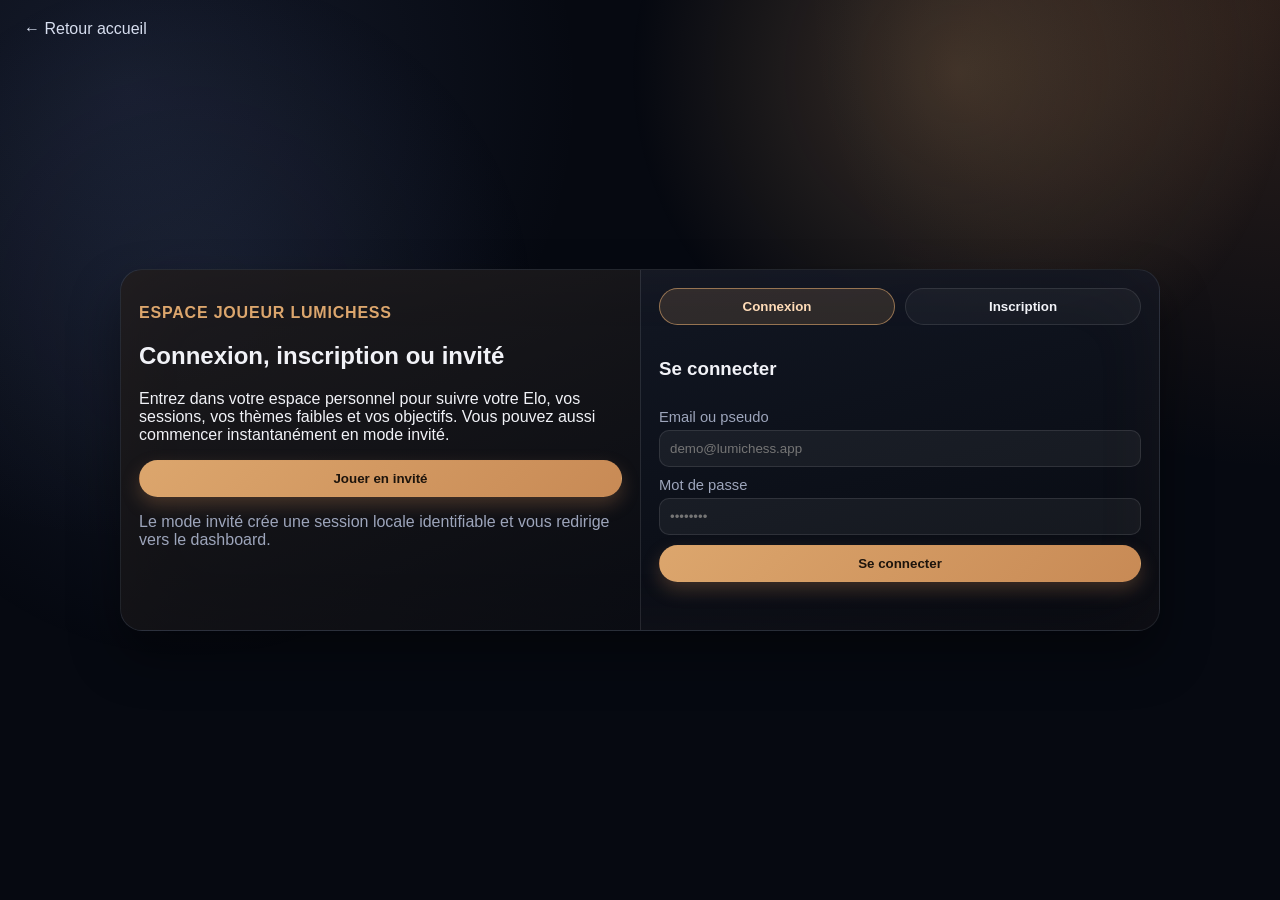
==== auth.html @ 2ca52554 "Restructure chapter 1 into dedicated auth and profile pages" ====
<!doctype html>
<html lang="fr">
  <head>
    <meta charset="UTF-8" />
    <meta name="viewport" content="width=device-width, initial-scale=1.0" />
    <title>LumiChess · Authentification</title>
    <link rel="stylesheet" href="styles/app.css" />
  </head>
  <body>
    <div class="page-bg"></div>
    <main class="auth-page-wrap">
      <a class="back-link" href="index.html">← Retour accueil</a>

      <section class="auth-page card-glass">
        <article class="auth-intro panel">
          <p class="eyebrow">Espace joueur LumiChess</p>
          <h2>Connexion, inscription ou invité</h2>
          <p>
            Entrez dans votre espace personnel pour suivre votre Elo, vos sessions, vos thèmes faibles et vos objectifs.
            Vous pouvez aussi commencer instantanément en mode invité.
          </p>
          <button id="guestBtn" class="primary-btn full">Jouer en invité</button>
          <p class="muted">Le mode invité crée une session locale identifiable et vous redirige vers le dashboard.</p>
          <p class="form-feedback" data-form-feedback="guest"></p>
        </article>

        <article class="panel auth-panel">
          <div class="auth-tabs" role="tablist">
            <button id="showLoginBtn" class="tab active" type="button">Connexion</button>
            <button id="showRegisterBtn" class="tab" type="button">Inscription</button>
          </div>

          <form id="loginForm" novalidate>
            <h3>Se connecter</h3>
            <label>
              Email ou pseudo
              <input name="identifier" type="text" required minlength="3" placeholder="demo@lumichess.app" />
            </label>
            <label>
              Mot de passe
              <input name="password" type="password" required minlength="8" placeholder="••••••••" />
            </label>
            <button type="submit" class="primary-btn full">Se connecter</button>
            <p class="form-feedback" data-form-feedback="login"></p>
          </form>

          <form id="registerForm" class="hidden" novalidate>
            <h3>Créer un compte</h3>
            <label>
              Pseudo
              <input name="username" type="text" required minlength="3" maxlength="20" placeholder="LumiRook" />
            </label>
            <label>
              Email
              <input name="email" type="email" required placeholder="email@exemple.com" />
            </label>
            <label>
              Mot de passe
              <input name="password" type="password" required minlength="8" />
            </label>
            <label>
              Confirmer mot de passe
              <input name="confirmPassword" type="password" required minlength="8" />
            </label>
            <button type="submit" class="primary-btn full">Créer le compte</button>
            <p class="form-feedback" data-form-feedback="register"></p>
          </form>
        </article>
      </section>
    </main>

    <script type="module" src="scripts/auth-page.js"></script>
  </body>
</html>
---- styles/app.css ----
:root {
  --bg: #060911;
  --panel: linear-gradient(165deg, rgba(22, 28, 42, 0.94), rgba(7, 10, 17, 0.98));
  --panel-2: linear-gradient(155deg, rgba(35, 28, 23, 0.6), rgba(9, 11, 17, 0.75));
  --text: #f1f2f7;
  --muted: #9da5bb;
  --accent: #dca66d;
  --accent-strong: #f2bd86;
  --line: rgba(255, 255, 255, 0.1);
  --success: #4dd3a4;
  --danger: #ff7676;
}

* { box-sizing: border-box; }

body {
  margin: 0;
  font-family: Inter, Segoe UI, sans-serif;
  background:
    radial-gradient(circle at top right, rgba(197, 123, 68, 0.2), transparent 30%),
    radial-gradient(circle at 10% 10%, rgba(102, 123, 182, 0.16), transparent 32%),
    var(--bg);
  color: var(--text);
}

.page-bg {
  position: fixed;
  inset: 0;
  pointer-events: none;
  background:
    radial-gradient(circle at 75% 8%, rgba(220, 166, 109, 0.24), transparent 26%),
    radial-gradient(circle at 15% 35%, rgba(110, 130, 190, 0.12), transparent 28%);
}

.app-shell {
  display: grid;
  grid-template-columns: 260px 1fr;
  gap: 18px;
  min-height: 100vh;
  padding: 18px;
}

.card-glass {
  background: var(--panel);
  border: 1px solid var(--line);
  border-radius: 22px;
  box-shadow: 0 25px 50px rgba(0, 0, 0, 0.42), inset 0 0 80px rgba(209, 145, 90, 0.05);
}

.sidebar { padding: 18px; display: flex; flex-direction: column; }
.brand { display: flex; gap: 12px; align-items: center; margin-bottom: 22px; }
.brand-logo {
  width: 42px;
  height: 42px;
  border-radius: 12px;
  display: grid;
  place-items: center;
  background: rgba(255, 255, 255, 0.08);
  border: 1px solid rgba(255, 255, 255, 0.1);
}
.brand h1 { margin: 0; font-size: 1.6rem; }
.brand p { margin: 2px 0 0; color: var(--accent); font-size: 0.9rem; }
.side-nav { display: grid; gap: 10px; }
.nav-item {
  color: var(--muted);
  text-decoration: none;
  padding: 11px 12px;
  border-radius: 12px;
  border: 1px solid transparent;
}
.nav-item:hover,
.nav-item.active { color: var(--text); border-color: var(--line); background: rgba(255, 255, 255, 0.04); }
.sidebar-footer { margin-top: auto; color: var(--muted); font-size: 0.85rem; }

.main-area { padding: 20px; }
.topbar { display: flex; justify-content: space-between; gap: 12px; margin-bottom: 20px; }
.topbar-actions { display: flex; gap: 10px; align-items: center; }
.search {
  width: min(540px, 100%);
  background: rgba(255, 255, 255, 0.06);
  border: 1px solid var(--line);
  color: var(--text);
  border-radius: 999px;
  padding: 11px 15px;
}

.account-chip {
  border-radius: 999px;
  border: 1px solid rgba(220, 166, 109, 0.4);
  padding: 6px 12px;
  font-size: 0.82rem;
  background: rgba(220, 166, 109, 0.12);
  color: #ffe3c5;
}

.hero { display: grid; grid-template-columns: 1.2fr 0.8fr; gap: 20px; margin-bottom: 24px; }
.hero h2 { font-size: clamp(2rem, 4vw, 3.3rem); margin: 5px 0 10px; line-height: 1.04; }
.hero h2 span { color: var(--accent); }
.hero p { color: var(--muted); max-width: 68ch; }
.hero-actions { display: flex; gap: 12px; margin-top: 16px; flex-wrap: wrap; }
.quick-cards { display: grid; grid-template-columns: repeat(3, minmax(0, 1fr)); gap: 10px; margin-top: 16px; }
.cta-module { display: flex; justify-content: space-between; gap: 18px; align-items: center; }

.primary-btn,
.ghost-btn,
.tab {
  border-radius: 999px;
  padding: 10px 16px;
  font-weight: 700;
  cursor: pointer;
  border: 1px solid transparent;
  transition: 0.2s ease;
  text-decoration: none;
  display: inline-flex;
  align-items: center;
  justify-content: center;
}
.primary-btn:hover,
.ghost-btn:hover,
.tab:hover { transform: translateY(-1px); }
.primary-btn {
  background: linear-gradient(135deg, var(--accent), #c88a55);
  color: #1d140c;
  box-shadow: 0 8px 18px rgba(200, 138, 85, 0.28);
}
.ghost-btn,
.tab {
  background: rgba(255, 255, 255, 0.04);
  color: var(--text);
  border-color: var(--line);
}
.tab.active {
  color: #ffdcb8;
  border-color: rgba(220, 166, 109, 0.6);
  background: rgba(220, 166, 109, 0.15);
}
.full { width: 100%; }

.hero-board { padding: 20px; }
.board-grid {
  border-radius: 12px;
  overflow: hidden;
  aspect-ratio: 1;
  background: conic-gradient(from 45deg, #6f523c 0 25%, #c9ae8e 0 50%, #6f523c 0 75%, #c9ae8e 0);
  background-size: 25% 25%;
}

.panel { padding: 18px; }
.eyebrow { color: var(--accent); font-weight: 700; text-transform: uppercase; letter-spacing: 0.05em; }

.auth-page-wrap {
  position: relative;
  min-height: 100vh;
  display: grid;
  place-items: center;
  padding: 32px;
}
.back-link {
  position: absolute;
  top: 20px;
  left: 24px;
  color: #d7deef;
  text-decoration: none;
}
.auth-page {
  width: min(1040px, 100%);
  display: grid;
  grid-template-columns: 1fr 1fr;
  overflow: hidden;
}
.auth-intro { background: var(--panel-2); }
.auth-panel { border-left: 1px solid var(--line); }
.auth-tabs { display: grid; grid-template-columns: 1fr 1fr; gap: 10px; margin-bottom: 14px; }

form { display: grid; gap: 10px; }
label { display: grid; gap: 5px; font-size: 0.92rem; color: var(--muted); }
input,
select {
  width: 100%;
  background: rgba(255, 255, 255, 0.05);
  border: 1px solid var(--line);
  color: var(--text);
  border-radius: 10px;
  padding: 10px;
}

.dashboard-layout { display: grid; gap: 14px; }
.profile-card { display: grid; grid-template-columns: auto 1fr; gap: 14px; align-items: center; padding: 18px; }
.profile-title-line { display: flex; gap: 8px; align-items: center; }
.profile-goal { margin: 8px 0 0; color: #f6dfc6; font-weight: 600; }
.avatar {
  width: 78px;
  height: 78px;
  border-radius: 50%;
  background: radial-gradient(circle at 30% 30%, var(--accent-strong), #8c5227);
  display: grid;
  place-items: center;
  font-size: 1.5rem;
  font-weight: 800;
  color: #23160d;
  border: 2px solid rgba(255, 255, 255, 0.2);
}

.stats-grid { display: grid; gap: 12px; grid-template-columns: repeat(5, minmax(0, 1fr)); }
.stat-card { padding: 14px; border-radius: 14px; border: 1px solid var(--line); background: rgba(255, 255, 255, 0.03); }
.stat-card p { margin: 0; color: var(--muted); font-size: 0.88rem; }
.stat-card h5 { margin: 4px 0 0; font-size: 1.3rem; }
.stat-card-wide { grid-column: 1 / -1; }

.weak-list { display: grid; gap: 10px; margin-top: 8px; }
.weak-theme { display: grid; grid-template-columns: 1fr auto; gap: 4px 10px; align-items: center; }
.weak-meter { grid-column: 1 / -1; height: 8px; border-radius: 999px; background: rgba(255, 255, 255, 0.08); overflow: hidden; }
.weak-meter span { display: block; height: 100%; background: linear-gradient(90deg, #96572e, var(--accent)); }
.tag-wrap { display: flex; flex-wrap: wrap; gap: 8px; margin-top: 8px; }
.tag {
  border-radius: 999px;
  padding: 5px 10px;
  background: rgba(219, 165, 111, 0.18);
  border: 1px solid rgba(219, 165, 111, 0.4);
  color: #f7d8bb;
  font-size: 0.8rem;
}

.progress-grid { display: grid; gap: 12px; grid-template-columns: repeat(3, minmax(0, 1fr)); }
.chart-head { display: flex; justify-content: space-between; align-items: center; margin-bottom: 8px; }
.trend { color: #a7e6cb; font-size: 0.84rem; }
svg { width: 100%; height: auto; }

.session-list { list-style: none; margin: 0; padding: 0; color: #d2d8e9; display: grid; gap: 8px; }
.session-list li { display: grid; gap: 2px; padding: 8px; border-radius: 10px; background: rgba(255, 255, 255, 0.03); }
.session-list span { color: var(--muted); font-size: 0.82rem; }
.session-list em { color: #f4d0aa; font-style: normal; font-size: 0.85rem; }

.panel-head { display: flex; justify-content: space-between; align-items: center; margin-bottom: 10px; }
.goal-form {
  grid-template-columns: 2fr 1fr 1fr 1fr 1fr auto auto;
  align-items: center;
  margin-bottom: 8px;
}
.goal-form .form-feedback { grid-column: 1 / -1; }
.goal-list { display: grid; gap: 10px; }
.goal-item { border: 1px solid var(--line); border-radius: 12px; padding: 12px; background: rgba(255, 255, 255, 0.02); }
.goal-item-head { display: flex; justify-content: space-between; gap: 10px; align-items: baseline; }
.progress-bar { height: 10px; border-radius: 999px; background: rgba(255, 255, 255, 0.09); margin: 10px 0; overflow: hidden; }
.progress-bar span { display: block; height: 100%; background: linear-gradient(90deg, #bc7f4f, var(--accent)); }
.goal-meta { color: var(--muted); font-size: 0.86rem; display: flex; gap: 12px; flex-wrap: wrap; }
.goal-actions { display: flex; gap: 8px; margin-top: 8px; }

.form-feedback { min-height: 20px; margin: 0; font-size: 0.88rem; color: var(--muted); }
.form-feedback.error { color: var(--danger); }
.form-feedback.success { color: var(--success); }

.empty-state { color: #b8c0d8; padding: 14px; border: 1px dashed rgba(255, 255, 255, 0.2); border-radius: 12px; }
.hidden { display: none !important; }
.muted { color: var(--muted); }

@media (max-width: 1200px) {
  .auth-page,
  .app-shell,
  .hero,
  .progress-grid,
  .stats-grid,
  .quick-cards {
    grid-template-columns: 1fr;
  }

  .auth-panel { border-left: none; border-top: 1px solid var(--line); }
}

@media (max-width: 1080px) {
  .goal-form { grid-template-columns: 1fr 1fr; }
  .cta-module { flex-direction: column; align-items: flex-start; }
}
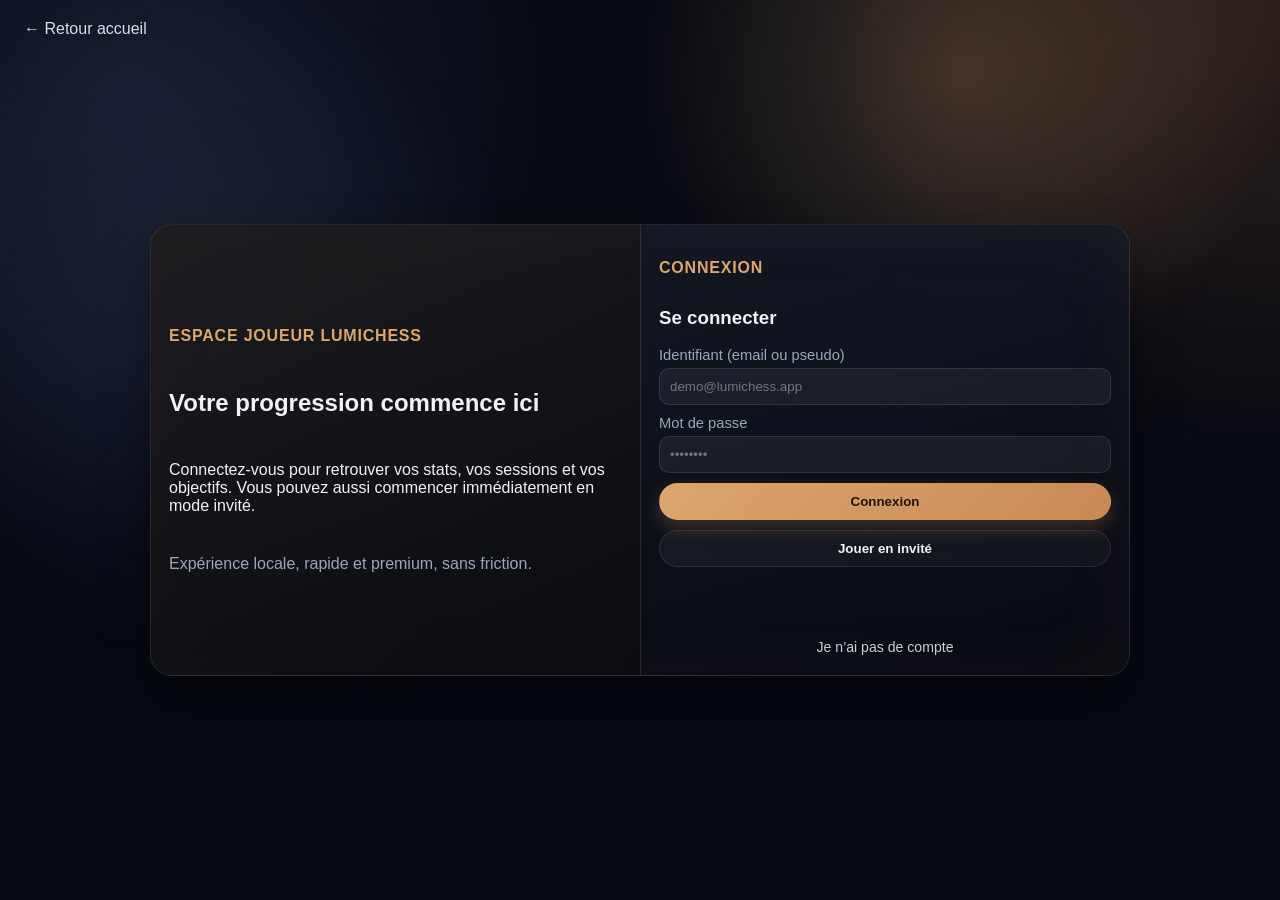
==== commit ea194802: "Simplify auth UX and redirect successful auth flows to home" ====
--- a/auth.html
+++ b/auth.html
@@ -14,37 +14,35 @@
       <section class="auth-page card-glass">
         <article class="auth-intro panel">
           <p class="eyebrow">Espace joueur LumiChess</p>
-          <h2>Connexion, inscription ou invité</h2>
+          <h2>Votre progression commence ici</h2>
           <p>
-            Entrez dans votre espace personnel pour suivre votre Elo, vos sessions, vos thèmes faibles et vos objectifs.
-            Vous pouvez aussi commencer instantanément en mode invité.
+            Connectez-vous pour retrouver vos stats, vos sessions et vos objectifs.
+            Vous pouvez aussi commencer immédiatement en mode invité.
           </p>
-          <button id="guestBtn" class="primary-btn full">Jouer en invité</button>
-          <p class="muted">Le mode invité crée une session locale identifiable et vous redirige vers le dashboard.</p>
-          <p class="form-feedback" data-form-feedback="guest"></p>
+          <p class="muted">Expérience locale, rapide et premium, sans friction.</p>
         </article>
 
         <article class="panel auth-panel">
-          <div class="auth-tabs" role="tablist">
-            <button id="showLoginBtn" class="tab active" type="button">Connexion</button>
-            <button id="showRegisterBtn" class="tab" type="button">Inscription</button>
-          </div>
-
           <form id="loginForm" novalidate>
+            <p class="eyebrow">Connexion</p>
             <h3>Se connecter</h3>
             <label>
-              Email ou pseudo
+              Identifiant (email ou pseudo)
               <input name="identifier" type="text" required minlength="3" placeholder="demo@lumichess.app" />
             </label>
             <label>
               Mot de passe
               <input name="password" type="password" required minlength="8" placeholder="••••••••" />
             </label>
-            <button type="submit" class="primary-btn full">Se connecter</button>
+            <button type="submit" class="primary-btn full">Connexion</button>
+            <button id="guestBtn" type="button" class="ghost-btn full">Jouer en invité</button>
             <p class="form-feedback" data-form-feedback="login"></p>
+            <p class="form-feedback" data-form-feedback="guest"></p>
+            <button id="toRegisterBtn" class="auth-switch" type="button">Je n’ai pas de compte</button>
           </form>
 
           <form id="registerForm" class="hidden" novalidate>
+            <p class="eyebrow">Inscription</p>
             <h3>Créer un compte</h3>
             <label>
               Pseudo
@@ -64,6 +62,7 @@
             </label>
             <button type="submit" class="primary-btn full">Créer le compte</button>
             <p class="form-feedback" data-form-feedback="register"></p>
+            <button id="toLoginBtn" class="auth-switch" type="button">J’ai déjà un compte</button>
           </form>
         </article>
       </section>
--- a/styles/app.css
+++ b/styles/app.css
@@ -102,8 +102,7 @@
 .cta-module { display: flex; justify-content: space-between; gap: 18px; align-items: center; }
 
 .primary-btn,
-.ghost-btn,
-.tab {
+.ghost-btn {
   border-radius: 999px;
   padding: 10px 16px;
   font-weight: 700;
@@ -116,23 +115,16 @@
   justify-content: center;
 }
 .primary-btn:hover,
-.ghost-btn:hover,
-.tab:hover { transform: translateY(-1px); }
+.ghost-btn:hover { transform: translateY(-1px); }
 .primary-btn {
   background: linear-gradient(135deg, var(--accent), #c88a55);
   color: #1d140c;
   box-shadow: 0 8px 18px rgba(200, 138, 85, 0.28);
 }
-.ghost-btn,
-.tab {
+.ghost-btn {
   background: rgba(255, 255, 255, 0.04);
   color: var(--text);
   border-color: var(--line);
-}
-.tab.active {
-  color: #ffdcb8;
-  border-color: rgba(220, 166, 109, 0.6);
-  background: rgba(220, 166, 109, 0.15);
 }
 .full { width: 100%; }
 
@@ -163,14 +155,25 @@
   text-decoration: none;
 }
 .auth-page {
-  width: min(1040px, 100%);
+  width: min(980px, 100%);
   display: grid;
   grid-template-columns: 1fr 1fr;
   overflow: hidden;
 }
-.auth-intro { background: var(--panel-2); }
-.auth-panel { border-left: 1px solid var(--line); }
-.auth-tabs { display: grid; grid-template-columns: 1fr 1fr; gap: 10px; margin-bottom: 14px; }
+.auth-intro { background: var(--panel-2); display: grid; align-content: center; gap: 8px; }
+.auth-panel { border-left: 1px solid var(--line); display: grid; align-content: center; }
+
+.auth-panel h3 { margin: 4px 0 8px; }
+.auth-switch {
+  border: none;
+  background: transparent;
+  color: #c7cfdf;
+  font-size: 0.88rem;
+  justify-self: center;
+  cursor: pointer;
+  padding: 2px 4px;
+}
+.auth-switch:hover { color: #f1d4b4; }
 
 form { display: grid; gap: 10px; }
 label { display: grid; gap: 5px; font-size: 0.92rem; color: var(--muted); }
